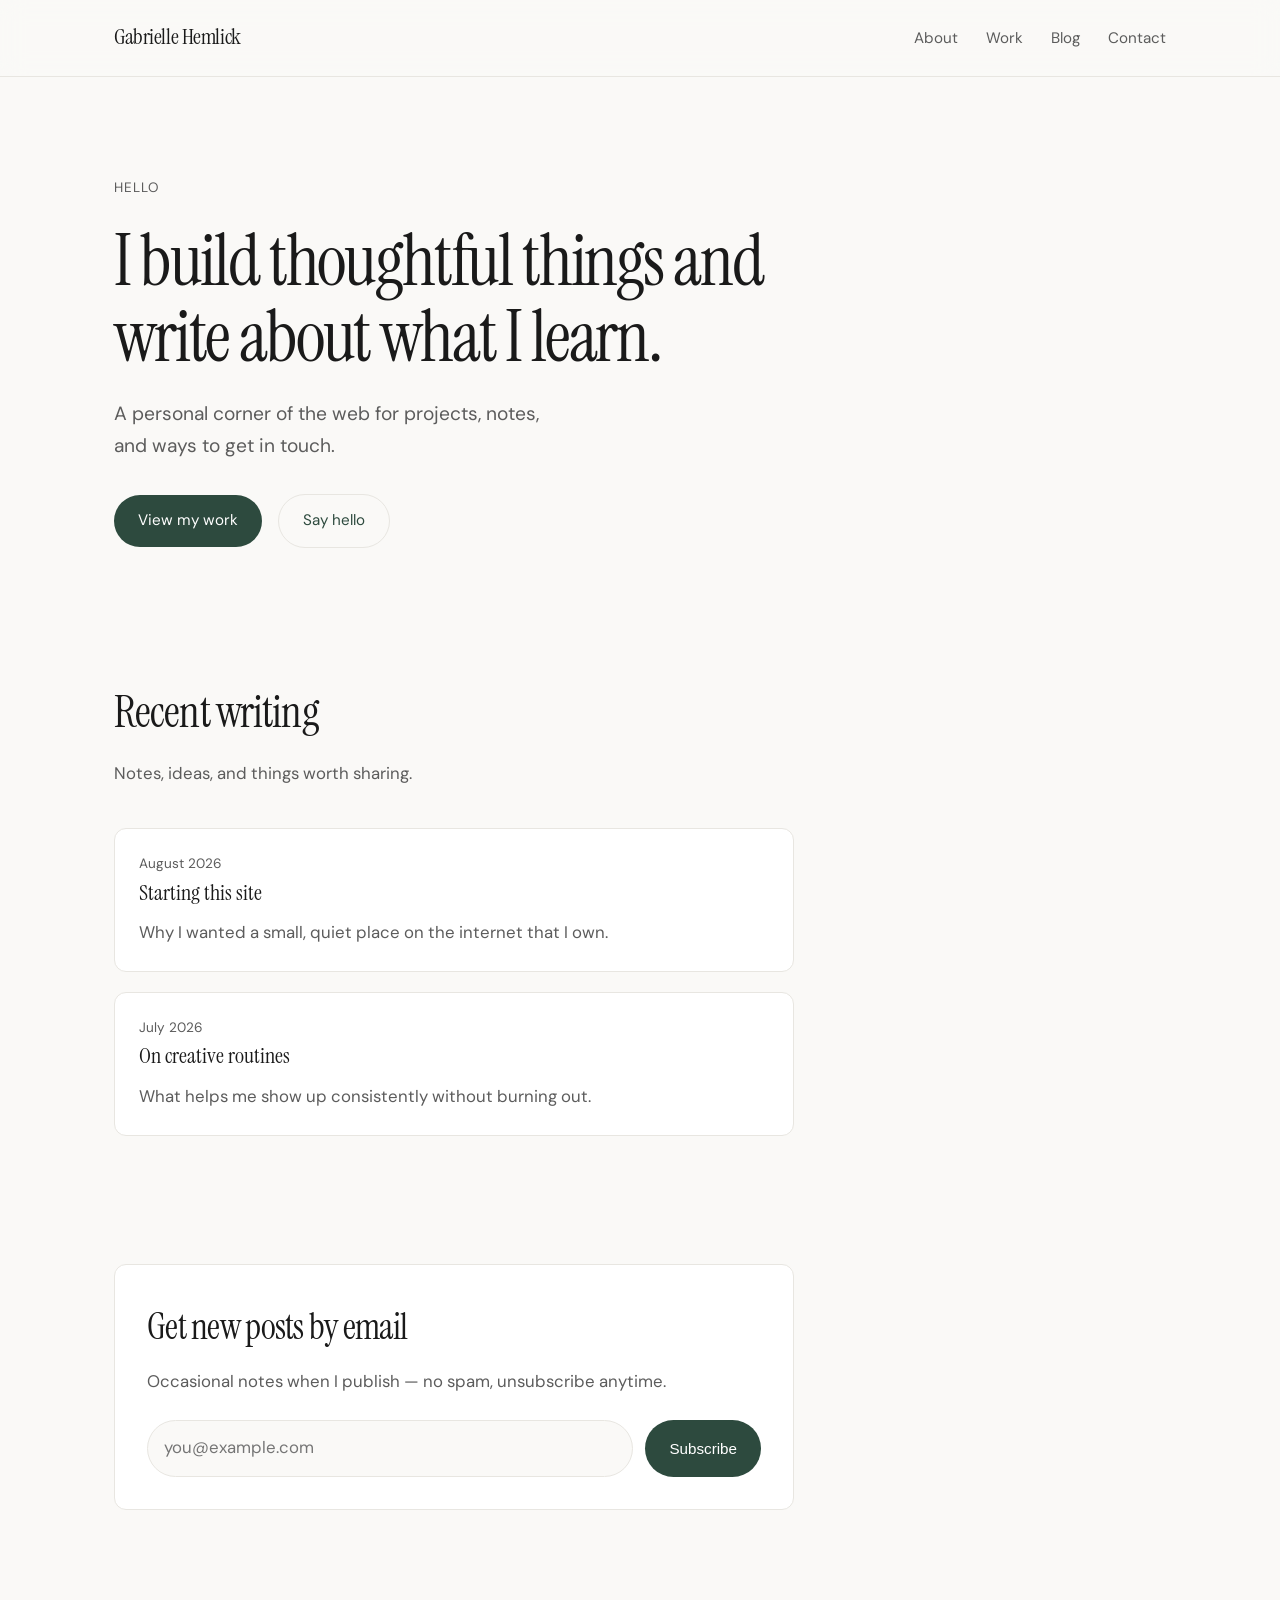
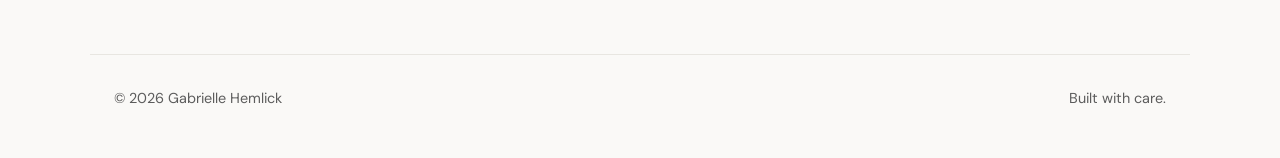
==== index.html @ d1c69a58 "Add personal website with blog and email signup. Build a minimal static site with Buttondown subscri" ====
<!DOCTYPE html>
<html lang="en">
  <head>
    <meta charset="UTF-8" />
    <meta name="viewport" content="width=device-width, initial-scale=1.0" />
    <meta
      name="description"
      content="Gabrielle Hemlick — personal site with work, writing, and contact."
    />
    <title>Gabrielle Hemlick</title>
    <link rel="preconnect" href="https://fonts.googleapis.com" />
    <link rel="preconnect" href="https://fonts.gstatic.com" crossorigin />
    <link
      href="https://fonts.googleapis.com/css2?family=DM+Sans:ital,opsz,wght@0,9..40,400;0,9..40,500;1,9..40,400&family=Instrument+Serif:ital@0;1&display=swap"
      rel="stylesheet"
    />
    <link rel="stylesheet" href="css/styles.css" />
    <link
      rel="alternate"
      type="application/rss+xml"
      title="Gabrielle Hemlick"
      href="feed.xml"
    />
  </head>
  <body>
    <header class="site-header">
      <nav class="nav" aria-label="Main">
        <a class="logo" href="index.html">Gabrielle Hemlick</a>
        <button
          class="nav-toggle"
          type="button"
          aria-expanded="false"
          aria-label="Toggle menu"
        >
          <svg width="24" height="24" viewBox="0 0 24 24" fill="none" aria-hidden="true">
            <path d="M4 7h16M4 12h16M4 17h16" stroke="currentColor" stroke-width="1.5" />
          </svg>
        </button>
        <ul class="nav-links">
          <li><a href="about.html">About</a></li>
          <li><a href="work.html">Work</a></li>
          <li><a href="blog/index.html">Blog</a></li>
          <li><a href="contact.html">Contact</a></li>
        </ul>
      </nav>
    </header>

    <main>
      <section class="hero">
        <span class="hero-label">Hello</span>
        <h1>I build thoughtful things and write about what I learn.</h1>
        <p class="hero-lead">
          A personal corner of the web for projects, notes, and ways to get in touch.
        </p>
        <a class="button" href="work.html">View my work</a>
        <a class="button button-secondary" href="contact.html">Say hello</a>
      </section>

      <section class="section" aria-labelledby="recent-writing">
        <div class="section-header">
          <h2 id="recent-writing">Recent writing</h2>
          <p>Notes, ideas, and things worth sharing.</p>
        </div>
        <div class="card-grid">
          <article class="card">
            <p class="card-meta">August 2026</p>
            <h3><a href="blog/starting-this-site.html">Starting this site</a></h3>
            <p>Why I wanted a small, quiet place on the internet that I own.</p>
          </article>
          <article class="card">
            <p class="card-meta">July 2026</p>
            <h3><a href="blog/on-creative-routines.html">On creative routines</a></h3>
            <p>What helps me show up consistently without burning out.</p>
          </article>
        </div>
      </section>

      <div data-subscribe-mount></div>
    </main>

    <footer class="site-footer">
      <span>&copy; 2026 Gabrielle Hemlick</span>
      <span>Built with care.</span>
    </footer>

    <script src="js/config.js"></script>
    <script src="js/subscribe.js"></script>
    <script src="js/main.js"></script>
  </body>
</html>
---- css/styles.css ----
:root {
  --bg: #faf9f7;
  --bg-elevated: #ffffff;
  --text: #1a1a1a;
  --text-muted: #5c5c5c;
  --accent: #2d4a3e;
  --accent-soft: #e8efe9;
  --border: #e8e6e1;
  --max-width: 680px;
  --page-width: 1100px;
  --font-serif: "Instrument Serif", Georgia, "Times New Roman", serif;
  --font-sans: "DM Sans", system-ui, -apple-system, sans-serif;
}

*,
*::before,
*::after {
  box-sizing: border-box;
}

html {
  scroll-behavior: smooth;
}

body {
  margin: 0;
  min-height: 100vh;
  font-family: var(--font-sans);
  font-size: 1.05rem;
  line-height: 1.65;
  color: var(--text);
  background: var(--bg);
  -webkit-font-smoothing: antialiased;
}

img {
  max-width: 100%;
  display: block;
}

a {
  color: var(--accent);
  text-decoration-thickness: 1px;
  text-underline-offset: 3px;
}

a:hover {
  text-decoration-thickness: 2px;
}

.site-header {
  position: sticky;
  top: 0;
  z-index: 10;
  backdrop-filter: blur(12px);
  background: rgba(250, 249, 247, 0.85);
  border-bottom: 1px solid var(--border);
}

.nav {
  display: flex;
  align-items: center;
  justify-content: space-between;
  max-width: var(--page-width);
  margin: 0 auto;
  padding: 1.25rem 1.5rem;
}

.logo {
  font-family: var(--font-serif);
  font-size: 1.35rem;
  color: var(--text);
  text-decoration: none;
  letter-spacing: -0.02em;
}

.nav-links {
  display: flex;
  gap: 1.75rem;
  list-style: none;
  margin: 0;
  padding: 0;
}

.nav-links a {
  color: var(--text-muted);
  text-decoration: none;
  font-size: 0.95rem;
  transition: color 0.2s ease;
}

.nav-links a:hover,
.nav-links a[aria-current="page"] {
  color: var(--text);
}

.nav-toggle {
  display: none;
  background: none;
  border: 0;
  padding: 0.5rem;
  cursor: pointer;
}

main {
  max-width: var(--page-width);
  margin: 0 auto;
  padding: 0 1.5rem 5rem;
}

.hero {
  padding: 6rem 0 4rem;
  max-width: var(--max-width);
}

.hero-label {
  display: inline-block;
  margin-bottom: 1.5rem;
  font-size: 0.85rem;
  letter-spacing: 0.08em;
  text-transform: uppercase;
  color: var(--text-muted);
}

.hero h1 {
  font-family: var(--font-serif);
  font-size: clamp(2.75rem, 7vw, 4.5rem);
  font-weight: 400;
  line-height: 1.05;
  letter-spacing: -0.03em;
  margin: 0 0 1.5rem;
}

.hero-lead {
  font-size: 1.2rem;
  color: var(--text-muted);
  max-width: 34ch;
  margin: 0 0 2rem;
}

.button {
  display: inline-block;
  padding: 0.85rem 1.5rem;
  border-radius: 999px;
  background: var(--accent);
  color: #fff;
  text-decoration: none;
  font-size: 0.95rem;
  transition: transform 0.2s ease, opacity 0.2s ease;
}

.button:hover {
  opacity: 0.92;
  transform: translateY(-1px);
}

.button-secondary {
  background: transparent;
  color: var(--accent);
  border: 1px solid var(--border);
  margin-left: 0.75rem;
}

.section {
  padding: 4rem 0;
  max-width: var(--max-width);
}

.section-header {
  margin-bottom: 2.5rem;
}

.section-header h2 {
  font-family: var(--font-serif);
  font-size: clamp(2rem, 4vw, 2.75rem);
  font-weight: 400;
  letter-spacing: -0.02em;
  margin: 0 0 0.75rem;
}

.section-header p {
  margin: 0;
  color: var(--text-muted);
}

.card-grid {
  display: grid;
  gap: 1.25rem;
}

.card {
  padding: 1.5rem;
  background: var(--bg-elevated);
  border: 1px solid var(--border);
  border-radius: 12px;
  transition: border-color 0.2s ease, box-shadow 0.2s ease;
}

.card:hover {
  border-color: #d4d0c8;
  box-shadow: 0 8px 30px rgba(0, 0, 0, 0.04);
}

.card h3 {
  font-family: var(--font-serif);
  font-size: 1.35rem;
  font-weight: 400;
  margin: 0 0 0.5rem;
}

.card h3 a {
  color: inherit;
  text-decoration: none;
}

.card h3 a:hover {
  color: var(--accent);
}

.card-meta {
  font-size: 0.85rem;
  color: var(--text-muted);
  margin-bottom: 0.75rem;
}

.card p {
  margin: 0;
  color: var(--text-muted);
}

.tag-list {
  display: flex;
  flex-wrap: wrap;
  gap: 0.5rem;
  margin-top: 1rem;
  padding: 0;
  list-style: none;
}

.tag {
  font-size: 0.8rem;
  padding: 0.25rem 0.65rem;
  border-radius: 999px;
  background: var(--accent-soft);
  color: var(--accent);
}

.page-intro {
  padding: 4rem 0 2rem;
  max-width: var(--max-width);
}

.page-intro h1 {
  font-family: var(--font-serif);
  font-size: clamp(2.25rem, 5vw, 3.25rem);
  font-weight: 400;
  letter-spacing: -0.02em;
  margin: 0 0 1rem;
}

.page-intro p {
  margin: 0;
  color: var(--text-muted);
  font-size: 1.1rem;
}

.prose {
  max-width: var(--max-width);
}

.prose p,
.prose ul {
  color: var(--text-muted);
}

.prose h2 {
  font-family: var(--font-serif);
  font-weight: 400;
  font-size: 1.75rem;
  margin: 2.5rem 0 1rem;
  color: var(--text);
}

.contact-links {
  display: flex;
  flex-direction: column;
  gap: 1rem;
  margin-top: 2rem;
}

.contact-link {
  display: flex;
  align-items: center;
  justify-content: space-between;
  padding: 1.25rem 1.5rem;
  background: var(--bg-elevated);
  border: 1px solid var(--border);
  border-radius: 12px;
  color: var(--text);
  text-decoration: none;
  transition: border-color 0.2s ease;
}

.contact-link:hover {
  border-color: var(--accent);
}

.contact-link span:last-child {
  color: var(--text-muted);
  font-size: 0.9rem;
}

.site-footer {
  max-width: var(--page-width);
  margin: 0 auto;
  padding: 2rem 1.5rem 3rem;
  border-top: 1px solid var(--border);
  color: var(--text-muted);
  font-size: 0.9rem;
  display: flex;
  justify-content: space-between;
  gap: 1rem;
  flex-wrap: wrap;
}

.post-header {
  padding: 4rem 0 2rem;
  max-width: var(--max-width);
}

.post-header h1 {
  font-family: var(--font-serif);
  font-size: clamp(2rem, 4vw, 3rem);
  font-weight: 400;
  letter-spacing: -0.02em;
  margin: 0 0 1rem;
}

.post-date {
  color: var(--text-muted);
  font-size: 0.95rem;
}

.subscribe {
  max-width: var(--max-width);
}

.subscribe-inner {
  padding: 2rem;
  background: var(--bg-elevated);
  border: 1px solid var(--border);
  border-radius: 12px;
}

.subscribe h2 {
  font-family: var(--font-serif);
  font-size: clamp(1.75rem, 3vw, 2.25rem);
  font-weight: 400;
  letter-spacing: -0.02em;
  margin: 0 0 0.75rem;
}

.subscribe-lead {
  margin: 0 0 1.5rem;
  color: var(--text-muted);
}

.subscribe-form {
  display: flex;
  flex-wrap: wrap;
  gap: 0.75rem;
}

.subscribe-form input[type="email"] {
  flex: 1 1 220px;
  min-width: 0;
  padding: 0.85rem 1rem;
  border: 1px solid var(--border);
  border-radius: 999px;
  font: inherit;
  background: var(--bg);
  color: var(--text);
}

.subscribe-form input[type="email"]:focus {
  outline: 2px solid var(--accent-soft);
  border-color: var(--accent);
}

.subscribe-form .button {
  border: 0;
  cursor: pointer;
}

.subscribe-form .button:disabled {
  opacity: 0.7;
  cursor: wait;
}

.subscribe-honeypot {
  position: absolute;
  left: -9999px;
  width: 1px;
  height: 1px;
  opacity: 0;
}

.subscribe-message {
  margin: 1rem 0 0;
  font-size: 0.95rem;
}

.subscribe-message--success {
  color: var(--accent);
}

.subscribe-message--error {
  color: #8b3a3a;
}

.subscribe-message--pending {
  color: var(--text-muted);
}

.visually-hidden {
  position: absolute;
  width: 1px;
  height: 1px;
  padding: 0;
  margin: -1px;
  overflow: hidden;
  clip: rect(0, 0, 0, 0);
  white-space: nowrap;
  border: 0;
}

@media (max-width: 720px) {
  .nav-toggle {
    display: block;
  }

  .nav-links {
    display: none;
    position: absolute;
    top: 100%;
    left: 0;
    right: 0;
    flex-direction: column;
    gap: 0;
    background: var(--bg);
    border-bottom: 1px solid var(--border);
    padding: 0.5rem 0;
  }

  .nav-links.is-open {
    display: flex;
  }

  .nav-links li {
    padding: 0.75rem 1.5rem;
  }

  .nav {
    position: relative;
  }

  .button-secondary {
    margin-left: 0;
    margin-top: 0.75rem;
  }

  .hero {
    padding-top: 4rem;
  }
}
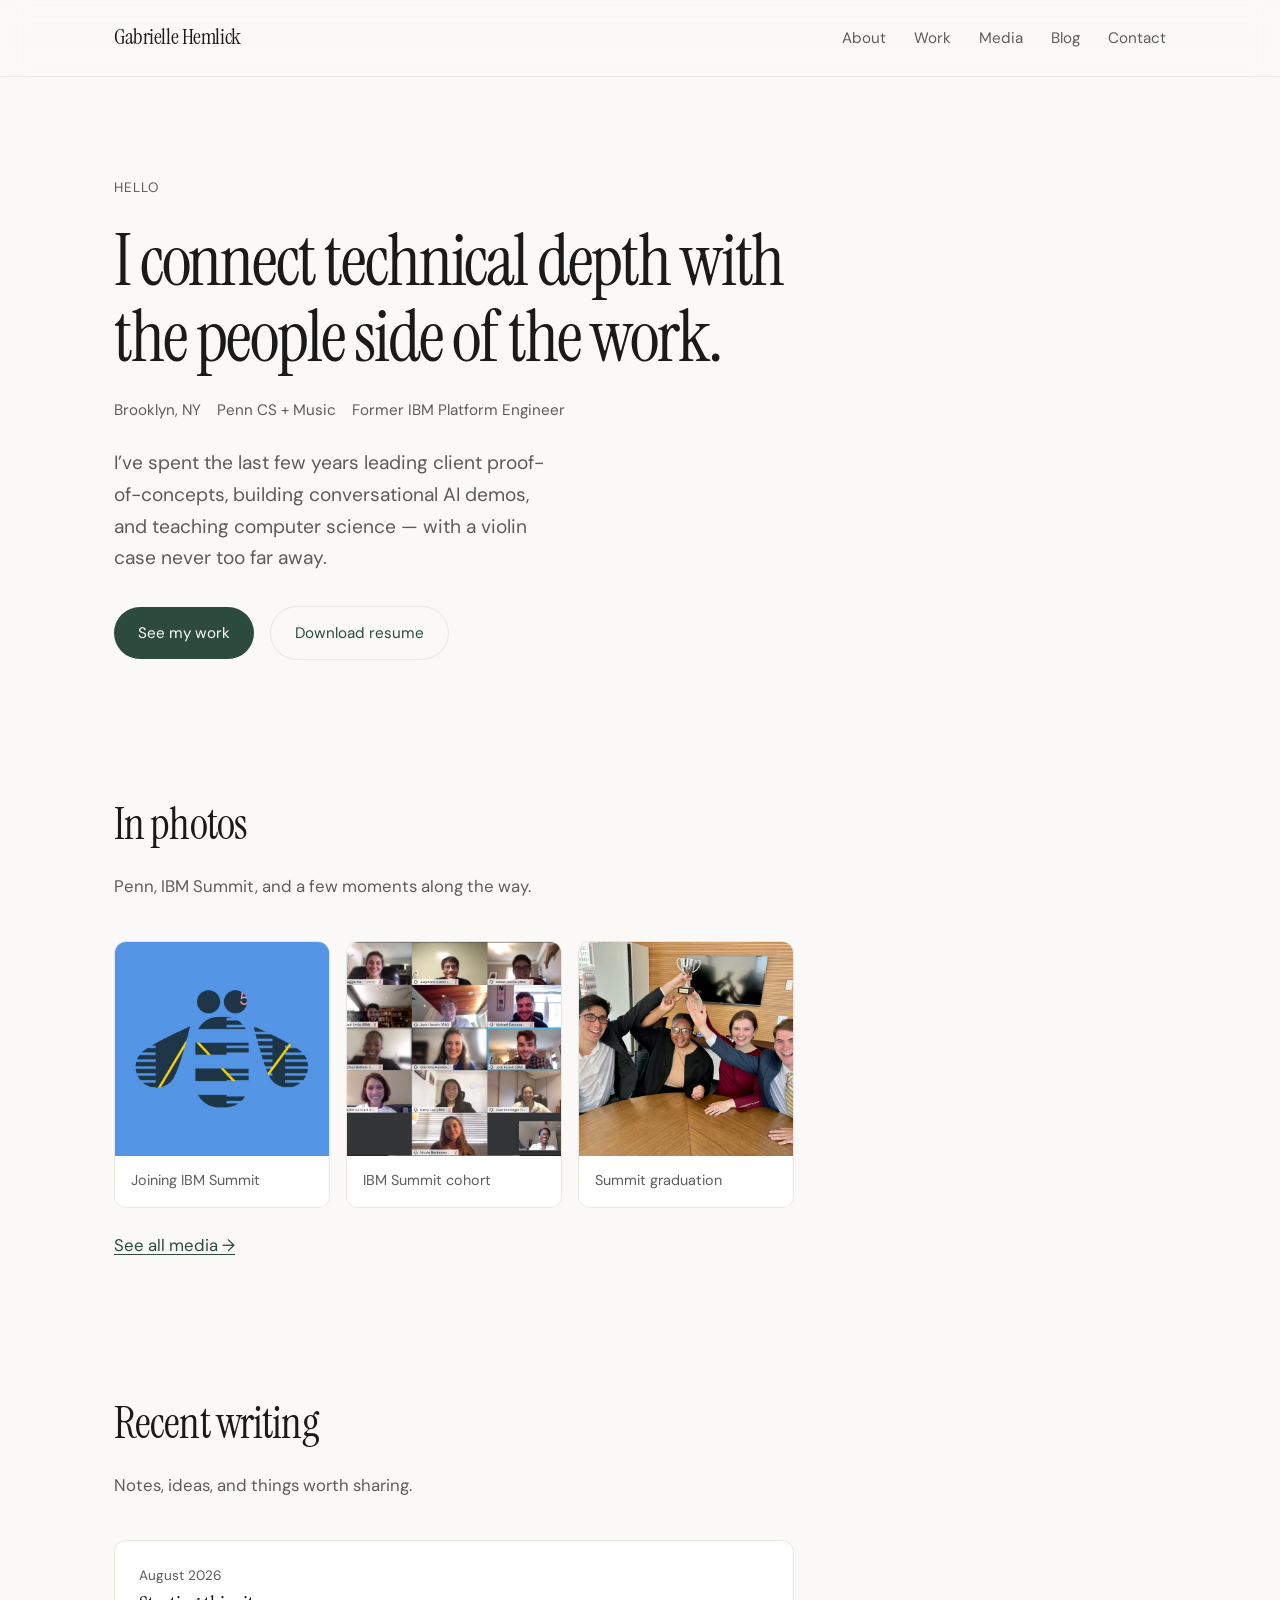
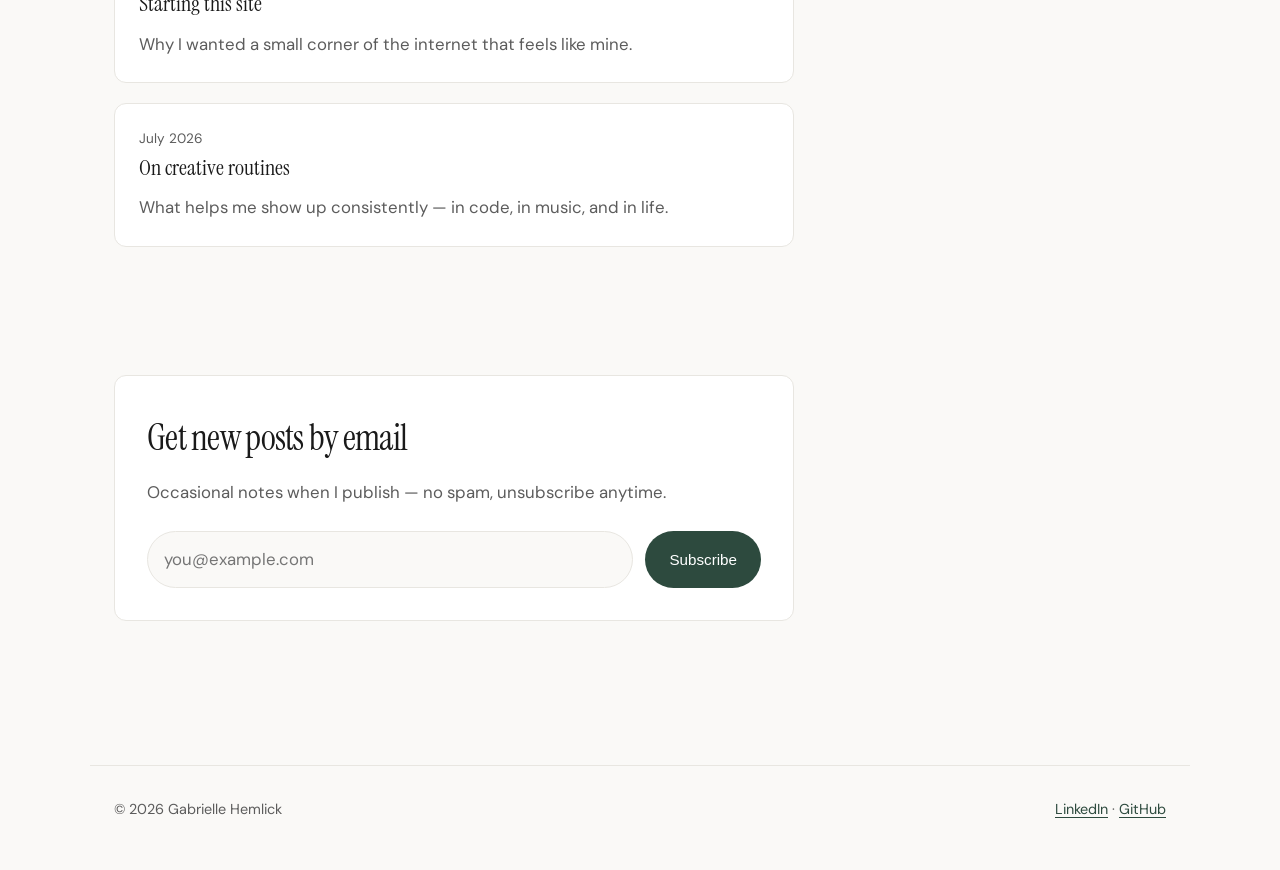
==== commit 0713a3bc: "Personalize site with real bio, work, music, and media. Add resume and IBM photos, a media page, and" ====
--- a/index.html
+++ b/index.html
@@ -5,7 +5,7 @@
     <meta name="viewport" content="width=device-width, initial-scale=1.0" />
     <meta
       name="description"
-      content="Gabrielle Hemlick — personal site with work, writing, and contact."
+      content="Gabrielle Hemlick — platform engineer, teacher, and musician based in Brooklyn, NY."
     />
     <title>Gabrielle Hemlick</title>
     <link rel="preconnect" href="https://fonts.googleapis.com" />
@@ -39,6 +39,7 @@
         <ul class="nav-links">
           <li><a href="about.html">About</a></li>
           <li><a href="work.html">Work</a></li>
+          <li><a href="media.html">Media</a></li>
           <li><a href="blog/index.html">Blog</a></li>
           <li><a href="contact.html">Contact</a></li>
         </ul>
@@ -47,13 +48,44 @@
 
     <main>
       <section class="hero">
-        <span class="hero-label">Hello</span>
-        <h1>I build thoughtful things and write about what I learn.</h1>
-        <p class="hero-lead">
-          A personal corner of the web for projects, notes, and ways to get in touch.
-        </p>
-        <a class="button" href="work.html">View my work</a>
-        <a class="button button-secondary" href="contact.html">Say hello</a>
+        <div class="hero-content">
+          <span class="hero-label">Hello</span>
+          <h1>I connect technical depth with the people side of the work.</h1>
+          <ul class="hero-meta">
+            <li>Brooklyn, NY</li>
+            <li>Penn CS + Music</li>
+            <li>Former IBM Platform Engineer</li>
+          </ul>
+          <p class="hero-lead">
+            I’ve spent the last few years leading client proof-of-concepts, building
+            conversational AI demos, and teaching computer science — with a violin case
+            never too far away.
+          </p>
+          <a class="button" href="work.html">See my work</a>
+          <a class="button button-secondary" href="assets/Gabrielle-Hemlick-resume.pdf">Download resume</a>
+        </div>
+      </section>
+
+      <section class="section" aria-labelledby="media-preview">
+        <div class="section-header">
+          <h2 id="media-preview">In photos</h2>
+          <p>Penn, IBM Summit, and a few moments along the way.</p>
+        </div>
+        <div class="media-preview-grid">
+          <a class="media-preview" href="media.html">
+            <img src="assets/ibm-summit-join.jpg" alt="Joining IBM Summit Program" loading="lazy" />
+            <span>Joining IBM Summit</span>
+          </a>
+          <a class="media-preview" href="media.html">
+            <img src="assets/ibm-summit-cohort.jpg" alt="IBM Summit intern cohort" loading="lazy" />
+            <span>IBM Summit cohort</span>
+          </a>
+          <a class="media-preview" href="media.html">
+            <img src="assets/ibm-summit-graduation.jpg" alt="IBM Summit graduation" loading="lazy" />
+            <span>Summit graduation</span>
+          </a>
+        </div>
+        <p class="section-footer-link"><a href="media.html">See all media →</a></p>
       </section>
 
       <section class="section" aria-labelledby="recent-writing">
@@ -65,12 +97,12 @@
           <article class="card">
             <p class="card-meta">August 2026</p>
             <h3><a href="blog/starting-this-site.html">Starting this site</a></h3>
-            <p>Why I wanted a small, quiet place on the internet that I own.</p>
+            <p>Why I wanted a small corner of the internet that feels like mine.</p>
           </article>
           <article class="card">
             <p class="card-meta">July 2026</p>
             <h3><a href="blog/on-creative-routines.html">On creative routines</a></h3>
-            <p>What helps me show up consistently without burning out.</p>
+            <p>What helps me show up consistently — in code, in music, and in life.</p>
           </article>
         </div>
       </section>
@@ -80,7 +112,11 @@
 
     <footer class="site-footer">
       <span>&copy; 2026 Gabrielle Hemlick</span>
-      <span>Built with care.</span>
+      <span>
+        <a href="https://www.linkedin.com/in/gabriellehemlick/">LinkedIn</a>
+        ·
+        <a href="https://github.com/ghemlick">GitHub</a>
+      </span>
     </footer>
 
     <script src="js/config.js"></script>
--- a/css/styles.css
+++ b/css/styles.css
@@ -113,6 +113,21 @@
   max-width: var(--max-width);
 }
 
+.hero-content {
+  max-width: var(--max-width);
+}
+
+.hero-meta {
+  display: flex;
+  flex-wrap: wrap;
+  gap: 0.5rem 1rem;
+  margin: 0 0 1.5rem;
+  padding: 0;
+  list-style: none;
+  color: var(--text-muted);
+  font-size: 0.95rem;
+}
+
 .hero-label {
   display: inline-block;
   margin-bottom: 1.5rem;
@@ -183,6 +198,10 @@
   color: var(--text-muted);
 }
 
+.section-footer-link {
+  margin: 1.5rem 0 0;
+}
+
 .card-grid {
   display: grid;
   gap: 1.25rem;
@@ -281,6 +300,19 @@
   color: var(--text);
 }
 
+.prose h3 {
+  font-family: var(--font-serif);
+  font-weight: 400;
+  font-size: 1.35rem;
+  margin: 2rem 0 0.75rem;
+  color: var(--text);
+}
+
+.prose h2:first-child,
+.prose h3:first-child {
+  margin-top: 0;
+}
+
 .contact-links {
   display: flex;
   flex-direction: column;
@@ -308,6 +340,119 @@
 .contact-link span:last-child {
   color: var(--text-muted);
   font-size: 0.9rem;
+}
+
+.link-grid {
+  display: grid;
+  gap: 1rem;
+}
+
+.external-link {
+  display: block;
+  padding: 1.25rem 1.5rem;
+  background: var(--bg-elevated);
+  border: 1px solid var(--border);
+  border-radius: 12px;
+  color: var(--text);
+  text-decoration: none;
+  transition: border-color 0.2s ease;
+}
+
+.external-link:hover {
+  border-color: var(--accent);
+}
+
+.external-link span {
+  display: block;
+}
+
+.external-link span:last-child {
+  margin-top: 0.35rem;
+  color: var(--text-muted);
+  font-size: 0.9rem;
+}
+
+.card-link {
+  display: inline-block;
+  margin-top: 1rem;
+  font-size: 0.95rem;
+}
+
+.media-grid {
+  display: grid;
+  grid-template-columns: repeat(auto-fill, minmax(260px, 1fr));
+  gap: 1.25rem;
+}
+
+.media-card {
+  margin: 0;
+  overflow: hidden;
+  background: var(--bg-elevated);
+  border: 1px solid var(--border);
+  border-radius: 12px;
+}
+
+.media-card img {
+  width: 100%;
+  aspect-ratio: 4 / 3;
+  object-fit: cover;
+}
+
+.media-card-body {
+  padding: 1.25rem;
+}
+
+.media-card-body strong {
+  display: block;
+  font-family: var(--font-serif);
+  font-size: 1.2rem;
+  font-weight: 400;
+  margin-bottom: 0.35rem;
+}
+
+.media-card-body p {
+  margin: 0 0 0.75rem;
+  color: var(--text-muted);
+  font-size: 0.95rem;
+}
+
+.media-card-body a {
+  font-size: 0.95rem;
+}
+
+.media-preview-grid {
+  display: grid;
+  grid-template-columns: repeat(3, minmax(0, 1fr));
+  gap: 1rem;
+}
+
+.media-preview {
+  display: block;
+  overflow: hidden;
+  border-radius: 12px;
+  border: 1px solid var(--border);
+  text-decoration: none;
+  color: inherit;
+  transition: border-color 0.2s ease, box-shadow 0.2s ease;
+}
+
+.media-preview:hover {
+  border-color: var(--accent);
+  box-shadow: 0 8px 30px rgba(0, 0, 0, 0.04);
+}
+
+.media-preview img {
+  width: 100%;
+  aspect-ratio: 1;
+  object-fit: cover;
+}
+
+.media-preview span {
+  display: block;
+  padding: 0.85rem 1rem;
+  font-size: 0.9rem;
+  color: var(--text-muted);
+  background: var(--bg-elevated);
 }
 
 .site-footer {
@@ -464,6 +609,10 @@
     position: relative;
   }
 
+  .media-preview-grid {
+    grid-template-columns: 1fr;
+  }
+
   .button-secondary {
     margin-left: 0;
     margin-top: 0.75rem;
